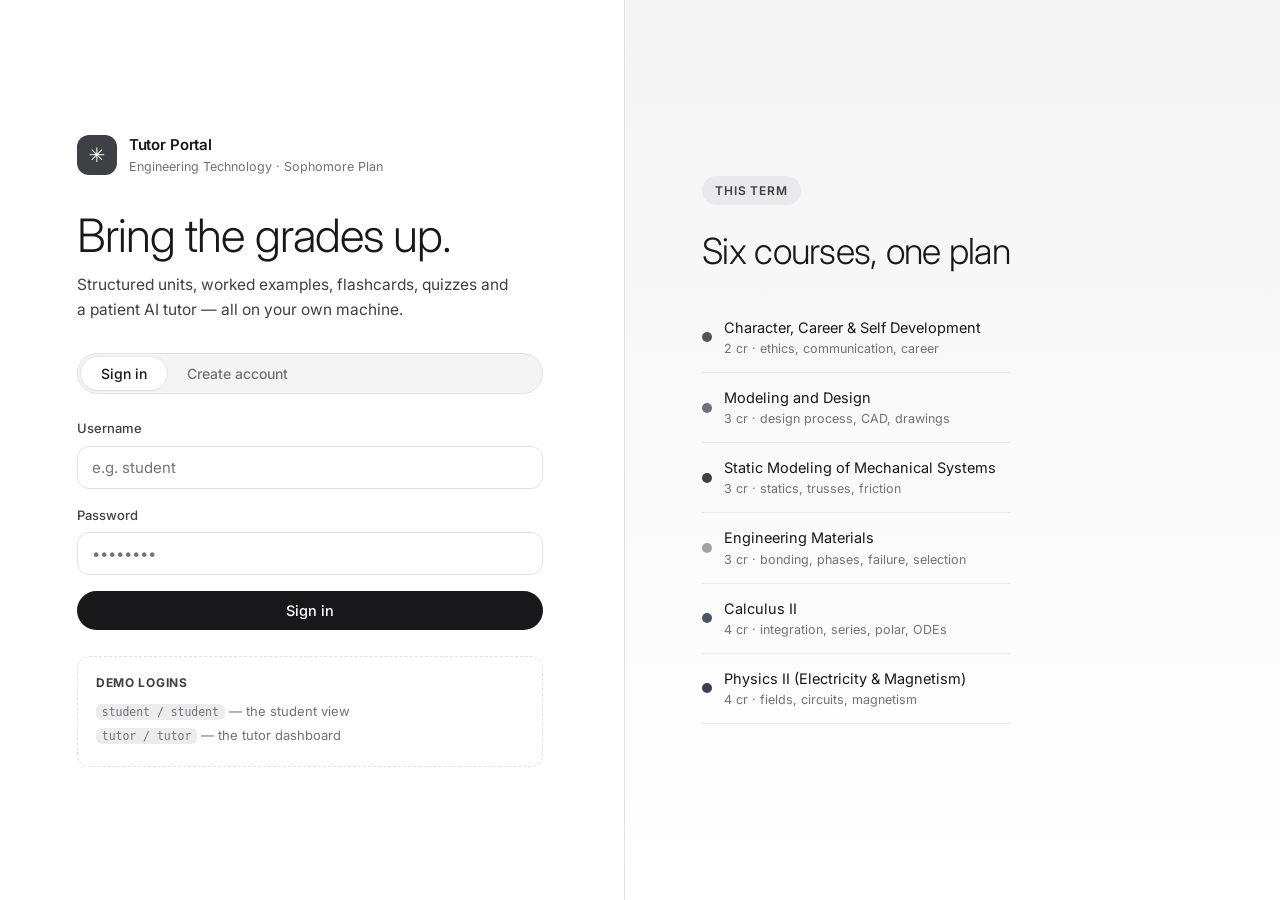
==== static/index.html @ 0db1d16f "Notes -> Study Kit: turn a student's own notes into flashcards + graded exams Students can now paste" ====
<!DOCTYPE html>
<html lang="en">
<head>
<meta charset="UTF-8" />
<meta name="viewport" content="width=device-width, initial-scale=1.0, viewport-fit=cover" />
<title>Tutor Portal</title>
<link rel="preconnect" href="https://fonts.googleapis.com" />
<link rel="preconnect" href="https://fonts.gstatic.com" crossorigin />
<link href="https://fonts.googleapis.com/css2?family=Inter:wght@300;400;500;600;700&display=swap" rel="stylesheet" />
<link rel="stylesheet" href="styles.css?v=6" />
<link rel="icon" href="data:image/svg+xml,%3Csvg xmlns='http://www.w3.org/2000/svg' viewBox='0 0 32 32'%3E%3Crect width='32' height='32' rx='8' fill='%2327272a'/%3E%3Ctext x='16' y='22' font-family='Inter,sans-serif' font-size='16' font-weight='700' fill='white' text-anchor='middle'%3E%E2%9C%B3%3C/text%3E%3C/svg%3E" />
</head>
<body>

<!-- ============================ AUTH ============================ -->
<div id="authView" class="auth-wrap">
  <div class="auth-card">
    <div class="brand-row">
      <div class="logo">✳</div>
      <div>
        <div class="brand-name">Tutor Portal</div>
        <div class="brand-sub">Engineering Technology · Sophomore Plan</div>
      </div>
    </div>
    <h1 class="auth-title">Bring the grades up.</h1>
    <p class="auth-lede">Structured units, worked examples, flashcards, quizzes and a patient AI tutor — all on your own machine.</p>

    <div class="seg" id="authSeg">
      <button class="seg-btn active" data-mode="login">Sign in</button>
      <button class="seg-btn" data-mode="register">Create account</button>
    </div>

    <form id="authForm" autocomplete="on">
      <label class="field">
        <span>Username</span>
        <input id="authUser" type="text" autocomplete="username" placeholder="e.g. student" required />
      </label>
      <label class="field">
        <span>Password</span>
        <input id="authPass" type="password" autocomplete="current-password" placeholder="••••••••" required />
      </label>
      <div id="authErr" class="err" hidden></div>
      <button type="submit" id="authSubmit" class="btn btn-primary btn-block">Sign in</button>
    </form>

    <div class="demo-hint">
      <strong>Demo logins</strong>
      <div><code>student / student</code> — the student view</div>
      <div><code>tutor / tutor</code> — the tutor dashboard</div>
    </div>
  </div>
  <div class="auth-aside">
    <div class="aside-inner">
      <div class="chip">This term</div>
      <h2>Six courses, one plan</h2>
      <ul class="aside-list" id="asideCourses"></ul>
    </div>
  </div>
</div>

<!-- ============================ APP ============================ -->
<div id="appView" class="app" hidden>
  <header class="topbar">
    <button class="icon-btn only-mobile" id="menuBtn" aria-label="Menu">☰</button>
    <div class="brand-row small">
      <div class="logo">✳</div>
      <div class="brand-name">Tutor Portal</div>
    </div>
    <div class="topbar-right">
      <span class="tutor-status" id="tutorStatus" title="Local AI tutor">●</span>
      <span class="whoami" id="whoami"></span>
      <span class="pill role-pill" id="rolePill">student</span>
      <button class="btn btn-ghost btn-sm" id="logoutBtn">Sign out</button>
    </div>
  </header>

  <div class="shell">
    <aside class="sidebar" id="sidebar">
      <nav class="nav" id="navCourses"></nav>
      <div class="side-sep"></div>
      <nav class="nav">
        <a class="nav-item" data-view="overview"><span class="ni-ico">◎</span> Overview</a>
        <a class="nav-item" data-view="terms"><span class="ni-ico">▦</span> My Terms</a>
        <a class="nav-item" data-view="notes"><span class="ni-ico">✎</span> Notes → Study Kit</a>
        <a class="nav-item" data-view="tutor"><span class="ni-ico">✳</span> AI Tutor</a>
        <a class="nav-item" data-view="assignments"><span class="ni-ico">☑</span> Assignments <span class="badge" id="assignBadge" hidden></span></a>
        <a class="nav-item tutor-only" data-view="dashboard"><span class="ni-ico">▤</span> Tutor Dashboard</a>
      </nav>
      <div class="side-foot">
        <div class="side-foot-title">Overall mastery</div>
        <div class="ring-wrap">
          <svg class="ring" viewBox="0 0 120 120" width="120" height="120">
            <circle cx="60" cy="60" r="52" class="ring-bg"></circle>
            <circle cx="60" cy="60" r="52" class="ring-fg" id="overallRing"></circle>
          </svg>
          <div class="ring-label"><span id="overallPct">0%</span><small>mastered</small></div>
        </div>
      </div>
    </aside>

    <main class="content" id="content">
      <div class="loading">Loading…</div>
    </main>
  </div>
</div>

<!-- ============================ MODALS ============================ -->
<div class="modal-overlay" id="modalOverlay">
  <div class="modal" id="modal">
    <div class="modal-head">
      <h3 id="modalTitle">Title</h3>
      <button class="icon-btn" id="modalClose" aria-label="Close">✕</button>
    </div>
    <div class="modal-body" id="modalBody"></div>
  </div>
</div>

<script src="app.js?v=6"></script>
</body>
</html>
---- static/styles.css ----
/* =========================================================================
   Tutor Portal — professional gray design language
   Cool-neutral canvas · Inter · thin headings · pill buttons ·
   layered sub-0.1 shadows · hairline borders · cards
   ========================================================================= */

:root {
  --bg:      #ffffff;
  --bg-2:    #f4f4f5;
  --bg-3:    #ececed;
  --bg-4:    #e4e4e7;
  --ink:     #18181b;
  --ink-2:   #3f3f46;
  --ink-3:   #71717a;
  --ink-4:   #a1a1aa;
  --border:  #e2e2e5;
  --border-soft: rgba(0,0,0,0.055);

  /* single accent is slate gray — professional, not colorful */
  --accent:  #3f3f46;
  --accent-ink: #27272a;
  --accent-soft: rgba(63,63,70,0.07);

  --green:  #15803d;  --green-soft:  rgba(21,128,61,0.10);
  --amber:  #a16207;  --amber-soft:  rgba(161,98,7,0.10);
  --red:    #b91c1c;  --red-soft:    rgba(185,28,28,0.10);
  --violet: #52525b;  --violet-soft: rgba(82,82,91,0.10);

  --head: "Inter", system-ui, -apple-system, "Segoe UI", Roboto, sans-serif;
  --body: "Inter", system-ui, -apple-system, "Segoe UI", Roboto, sans-serif;

  --radius: 18px;
  --radius-sm: 12px;
  --radius-xs: 9px;

  --shadow-sm: rgba(0,0,0,0.06) 0px 0px 0px 1px, rgba(0,0,0,0.04) 0px 1px 2px 0px;
  --shadow-md: rgba(0,0,0,0.06) 0px 0px 0px 1px, rgba(0,0,0,0.05) 0px 4px 14px -3px;
  --shadow-lg: rgba(0,0,0,0.08) 0px 0px 0px 1px, rgba(0,0,0,0.07) 0px 20px 44px -14px;

  --sidebar-w: 268px;
  --topbar-h: 62px;
}

* { box-sizing: border-box; }
[hidden] { display: none !important; }

html, body {
  margin: 0; padding: 0;
  background: var(--bg);
  color: var(--ink);
  font-family: var(--body);
  font-size: 15px;
  line-height: 1.6;
  -webkit-font-smoothing: antialiased;
}

h1, h2, h3, h4 { font-family: var(--head); font-weight: 300; letter-spacing: -0.02em; margin: 0; color: var(--ink); }
a { color: inherit; text-decoration: none; }
code { font-family: ui-monospace, SFMono-Regular, Menlo, monospace; font-size: 0.88em; background: var(--bg-3); padding: 1px 6px; border-radius: 6px; }
small { font-size: 12.5px; }

/* ------------------------------------------------------------ buttons */
.btn {
  font-family: var(--body);
  font-size: 14.5px;
  font-weight: 500;
  border: 1px solid transparent;
  border-radius: 9999px;
  padding: 10px 20px;
  cursor: pointer;
  transition: background .15s, border-color .15s, transform .05s, color .15s;
  white-space: nowrap;
}
.btn:active { transform: translateY(1px); }
.btn-primary { background: #18181b; color: #fff; }
.btn-primary:hover { background: #3f3f46; }
.btn-accent { background: var(--accent); color: #fff; }
.btn-accent:hover { background: var(--accent-ink); }
.btn-ghost { background: transparent; color: var(--ink); border-color: var(--border); }
.btn-ghost:hover { border-color: var(--ink-4); background: var(--bg-2); }
.btn-sm { padding: 7px 14px; font-size: 13.5px; }
.btn-block { width: 100%; display: block; }
.btn[disabled] { opacity: .5; cursor: not-allowed; }

.icon-btn {
  background: transparent; border: none; cursor: pointer; font-size: 17px;
  color: var(--ink-2); width: 36px; height: 36px; border-radius: 10px;
  display: inline-flex; align-items: center; justify-content: center;
}
.icon-btn:hover { background: var(--bg-2); }

/* ============================================================ AUTH ==== */
.auth-wrap { min-height: 100vh; display: grid; grid-template-columns: 1fr 1.05fr; }
.auth-card {
  padding: 64px clamp(28px, 6vw, 84px);
  display: flex; flex-direction: column; justify-content: center;
  max-width: 620px; width: 100%;
}
.auth-aside {
  background: linear-gradient(180deg, #f4f4f5, #fff);
  border-left: 1px solid var(--border);
  display: flex; align-items: center; padding: 64px clamp(28px, 6vw, 84px);
}
.aside-inner { max-width: 460px; }
.aside-inner h2 { font-size: clamp(26px, 3vw, 36px); margin-bottom: 22px; }

.brand-row { display: flex; align-items: center; gap: 12px; margin-bottom: 34px; }
.brand-row.small { margin-bottom: 0; }
.logo {
  width: 40px; height: 40px; border-radius: 12px; background: var(--accent);
  color: #fff; display: grid; place-items: center; font-size: 20px; flex: none;
}
.brand-name { font-weight: 600; font-size: 15px; letter-spacing: -0.01em; }
.brand-sub { font-size: 12.5px; color: var(--ink-3); }

.auth-title { font-size: clamp(34px, 4.6vw, 46px); line-height: 1.05; margin-bottom: 14px; }
.auth-lede { color: var(--ink-2); font-size: 15.5px; margin: 0 0 30px; max-width: 44ch; }

.seg {
  display: inline-flex; background: var(--bg-2); border: 1px solid var(--border);
  border-radius: 9999px; padding: 3px; margin-bottom: 24px;
}
.seg-btn {
  border: none; background: transparent; border-radius: 9999px; cursor: pointer;
  padding: 8px 20px; font-size: 14px; font-weight: 500; color: var(--ink-3);
  font-family: var(--body);
}
.seg-btn.active { background: #fff; color: var(--ink); box-shadow: var(--shadow-sm); }

.field { display: block; margin-bottom: 16px; }
.field > span { display: block; font-size: 13px; font-weight: 500; color: var(--ink-2); margin-bottom: 7px; }
.field input {
  width: 100%; font-family: var(--body); font-size: 15px; color: var(--ink);
  background: var(--bg); border: 1px solid var(--border); border-radius: var(--radius-sm);
  padding: 11px 14px; outline: none; transition: border-color .15s, box-shadow .15s;
}
.field input:focus { border-color: var(--accent); box-shadow: 0 0 0 3px var(--accent-soft); }

.err { background: var(--red-soft); color: var(--red); font-size: 13.5px; padding: 10px 14px; border-radius: var(--radius-xs); margin-bottom: 14px; }

.demo-hint {
  margin-top: 26px; padding: 16px 18px; border: 1px dashed var(--border);
  border-radius: var(--radius-sm); font-size: 13px; color: var(--ink-3);
}
.demo-hint strong { display: block; color: var(--ink-2); margin-bottom: 8px; font-size: 12px; text-transform: uppercase; letter-spacing: .06em; }
.demo-hint div { margin: 4px 0; }

.chip {
  display: inline-block; font-size: 12px; font-weight: 600; letter-spacing: .07em;
  text-transform: uppercase; color: var(--accent); background: var(--accent-soft);
  border-radius: 9999px; padding: 5px 13px; margin-bottom: 18px;
}
.aside-list { list-style: none; padding: 0; margin: 22px 0 0; }
.aside-list li {
  display: flex; align-items: center; gap: 12px; padding: 13px 0;
  border-bottom: 1px solid var(--border-soft); font-size: 14.5px;
}
.aside-list .dot { width: 10px; height: 10px; border-radius: 50%; flex: none; }
.aside-list .a-sub { color: var(--ink-3); font-size: 12.5px; }

/* ============================================================ APP ==== */
.app { min-height: 100vh; }
.topbar {
  position: sticky; top: 0; z-index: 40; height: var(--topbar-h);
  display: flex; align-items: center; gap: 14px; padding: 0 22px;
  background: rgba(255,255,255,0.92); backdrop-filter: blur(10px);
  border-bottom: 1px solid var(--border);
}
.topbar-right { margin-left: auto; display: flex; align-items: center; gap: 14px; }
.whoami { font-size: 14px; font-weight: 500; color: var(--ink-2); }
.pill { font-size: 11.5px; font-weight: 600; text-transform: uppercase; letter-spacing: .05em; border-radius: 9999px; padding: 4px 11px; }
.role-pill { background: var(--bg-3); color: var(--ink-2); }
.role-pill.tutor { background: var(--accent-soft); color: var(--accent-ink); }
.tutor-status { font-size: 15px; color: var(--ink-4); }
.tutor-status.on { color: var(--green); }
.tutor-status.off { color: var(--red); }

.shell { display: grid; grid-template-columns: var(--sidebar-w) 1fr; min-height: calc(100vh - var(--topbar-h)); }

.sidebar {
  border-right: 1px solid var(--border); background: var(--bg);
  padding: 22px 16px; display: flex; flex-direction: column; gap: 6px;
  position: sticky; top: var(--topbar-h); height: calc(100vh - var(--topbar-h)); overflow-y: auto;
}
.nav { display: flex; flex-direction: column; gap: 2px; }
.nav-label { font-size: 11px; font-weight: 600; letter-spacing: .08em; text-transform: uppercase; color: var(--ink-4); padding: 12px 12px 6px; }
.nav-item {
  display: flex; align-items: center; gap: 11px; padding: 9px 12px; border-radius: 10px;
  font-size: 14px; color: var(--ink-2); cursor: pointer; transition: background .12s, color .12s;
}
.nav-item:hover { background: var(--bg-2); }
.nav-item.active { background: var(--bg-3); color: var(--ink); font-weight: 500; }
.ni-ico { width: 18px; text-align: center; color: var(--ink-3); font-size: 13px; }
.nav-item.active .ni-ico { color: var(--accent); }
.nav-dot { width: 8px; height: 8px; border-radius: 50%; flex: none; }
.nav-item .m-pct { margin-left: auto; font-size: 12px; color: var(--ink-4); font-variant-numeric: tabular-nums; }
.side-sep { height: 1px; background: var(--border-soft); margin: 14px 4px; }
.badge { background: var(--accent); color: #fff; font-size: 11px; border-radius: 9999px; padding: 1px 7px; margin-left: auto; font-weight: 600; }

.side-foot { margin-top: auto; padding: 18px 8px 4px; }
.side-foot-title { font-size: 11px; font-weight: 600; letter-spacing: .08em; text-transform: uppercase; color: var(--ink-4); margin-bottom: 6px; }
.ring-wrap { position: relative; width: 120px; height: 120px; margin: 0 auto; }
.ring { transform: rotate(-90deg); }
.ring-bg { fill: none; stroke: var(--bg-3); stroke-width: 10; }
.ring-fg { fill: none; stroke: var(--accent); stroke-width: 10; stroke-linecap: round; stroke-dasharray: 327; stroke-dashoffset: 327; transition: stroke-dashoffset .6s ease; }
.ring-label { position: absolute; inset: 0; display: flex; flex-direction: column; align-items: center; justify-content: center; }
.ring-label span { font-size: 25px; font-weight: 300; letter-spacing: -0.02em; }
.ring-label small { font-size: 11px; color: var(--ink-3); }

.content { padding: 34px clamp(22px, 3.6vw, 52px) 80px; max-width: 1180px; }
.loading { color: var(--ink-3); padding: 40px 0; }

/* -------- page header -------- */
.page-head { margin-bottom: 30px; }
.page-head .eyebrow { font-size: 12px; font-weight: 600; letter-spacing: .07em; text-transform: uppercase; color: var(--accent); margin-bottom: 10px; }
.page-head h1 { font-size: clamp(28px, 3.4vw, 40px); line-height: 1.1; }
.page-head p { color: var(--ink-2); margin: 12px 0 0; max-width: 68ch; }

/* -------- cards / grids -------- */
.grid { display: grid; gap: 18px; }
.grid-2 { grid-template-columns: repeat(2, 1fr); }
.grid-3 { grid-template-columns: repeat(3, 1fr); }
.grid-4 { grid-template-columns: repeat(4, 1fr); }
.grid-courses { display: grid; gap: 18px; grid-template-columns: repeat(3, 1fr); }

.card {
  background: var(--bg); border: 1px solid var(--border); border-radius: var(--radius);
  padding: 22px; transition: border-color .15s, box-shadow .15s, transform .15s;
}
.card.hoverable { cursor: pointer; }
.card.hoverable:hover { border-color: var(--ink-4); box-shadow: var(--shadow-md); transform: translateY(-2px); }
.card-top { display: flex; align-items: center; gap: 10px; margin-bottom: 8px; }
.card h3 { font-size: 19px; margin-bottom: 6px; }
.card .muted { color: var(--ink-3); font-size: 13.5px; }

.stat-card { text-align: left; }
.stat-card .big { font-size: 38px; font-weight: 300; letter-spacing: -0.02em; line-height: 1; }
.stat-card .lbl { color: var(--ink-3); font-size: 13px; margin-top: 6px; }

.course-card { display: flex; flex-direction: column; gap: 14px; }
.course-card .course-head { display: flex; align-items: flex-start; gap: 13px; }
.course-card .cc-dot { width: 12px; height: 12px; border-radius: 50%; margin-top: 6px; flex: none; }
.course-card .cc-code { font-size: 12px; font-weight: 600; letter-spacing: .06em; color: var(--ink-4); text-transform: uppercase; }
.course-card h3 { font-size: 18px; }
.course-card .cc-blurb { color: var(--ink-3); font-size: 13.5px; margin: 0; }
.meter { height: 7px; border-radius: 9999px; background: var(--bg-3); overflow: hidden; }
.meter > i { display: block; height: 100%; border-radius: 9999px; transition: width .5s ease; }
.meter-row { display: flex; align-items: center; gap: 10px; font-size: 12.5px; color: var(--ink-3); }
.meter-row .meter { flex: 1; }

/* -------- unit list -------- */
.unit-row {
  display: flex; align-items: center; gap: 16px; padding: 16px 18px;
  border: 1px solid var(--border); border-radius: var(--radius-sm); margin-bottom: 10px;
  background: var(--bg); cursor: pointer; transition: border-color .15s, box-shadow .15s;
}
.unit-row:hover { border-color: var(--ink-4); box-shadow: var(--shadow-sm); }
.unit-row .u-num { width: 30px; height: 30px; border-radius: 9px; background: var(--bg-3); color: var(--ink-2); display: grid; place-items: center; font-size: 13px; font-weight: 600; flex: none; }
.unit-row .u-main { flex: 1; min-width: 0; }
.unit-row .u-title { font-weight: 500; font-size: 15px; }
.unit-row .u-sum { color: var(--ink-3); font-size: 13px; margin-top: 2px; overflow: hidden; text-overflow: ellipsis; white-space: nowrap; }
.unit-row .u-right { display: flex; align-items: center; gap: 12px; flex: none; }
.mini-bar { width: 90px; height: 6px; border-radius: 9999px; background: var(--bg-3); overflow: hidden; }
.mini-bar > i { display: block; height: 100%; }
.u-pct { font-size: 12.5px; color: var(--ink-3); width: 38px; text-align: right; font-variant-numeric: tabular-nums; }

/* -------- unit detail -------- */
.tabs { display: flex; gap: 4px; border-bottom: 1px solid var(--border); margin: 24px 0 26px; flex-wrap: wrap; }
.tab {
  background: none; border: none; cursor: pointer; font-family: var(--body); font-size: 14.5px;
  color: var(--ink-3); padding: 11px 16px; border-bottom: 2px solid transparent; margin-bottom: -1px;
}
.tab:hover { color: var(--ink); }
.tab.active { color: var(--ink); border-bottom-color: var(--accent); font-weight: 500; }
.tab-panel { display: none; }
.tab-panel.active { display: block; }

.learn-block { margin-bottom: 26px; }
.learn-block h3 { font-size: 20px; margin-bottom: 12px; }
.concept { padding: 14px 0; border-bottom: 1px solid var(--border-soft); }
.concept:last-child { border-bottom: none; }
.concept .c-t { font-weight: 600; font-size: 14.5px; }
.concept .c-d { color: var(--ink-2); font-size: 14px; margin-top: 3px; }

.formula {
  display: flex; align-items: baseline; gap: 14px; padding: 13px 16px; border: 1px solid var(--border);
  border-radius: var(--radius-sm); margin-bottom: 9px; background: var(--bg);
}
.formula .f-name { font-weight: 600; font-size: 13.5px; min-width: 180px; }
.formula .f-eq { font-family: ui-monospace, SFMono-Regular, Menlo, monospace; font-size: 14.5px; color: var(--accent-ink); background: var(--accent-soft); padding: 3px 10px; border-radius: 8px; }
.formula .f-note { color: var(--ink-3); font-size: 12.5px; margin-left: auto; text-align: right; }

.example-card { background: var(--bg-3); border: 1px solid var(--border); border-radius: var(--radius); padding: 22px; }
.example-card h4 { font-size: 15px; margin-bottom: 12px; }
.example-card ol { margin: 0 0 14px; padding-left: 20px; }
.example-card ol li { margin-bottom: 6px; font-size: 14px; color: var(--ink-2); }
.answer-box { background: #fff; border: 1px solid var(--border); border-left: 3px solid var(--accent); border-radius: 10px; padding: 13px 16px; font-size: 14px; }
.answer-box strong { color: var(--accent-ink); }

.trap { display: flex; gap: 11px; padding: 11px 0; font-size: 14px; color: var(--ink-2); }
.trap::before { content: "⚑"; color: var(--amber); flex: none; }
.practice-item { padding: 14px 16px; border: 1px solid var(--border); border-radius: var(--radius-sm); margin-bottom: 10px; }
.practice-q { font-size: 14.5px; }
.reveal-btn { margin-top: 10px; }
.practice-a { margin-top: 10px; font-size: 14px; color: var(--ink-2); background: var(--bg-3); border-radius: 9px; padding: 11px 14px; }

/* -------- flashcard -------- */
.fc-wrap { max-width: 560px; }
.fc {
  perspective: 1200px; height: 300px; margin-bottom: 18px; cursor: pointer;
}
.fc-inner { position: relative; width: 100%; height: 100%; transition: transform .5s; transform-style: preserve-3d; }
.fc.flipped .fc-inner { transform: rotateY(180deg); }
.fc-face {
  position: absolute; inset: 0; backface-visibility: hidden; border-radius: var(--radius);
  display: flex; flex-direction: column; align-items: center; justify-content: center; text-align: center;
  padding: 34px; border: 1px solid var(--border);
}
.fc-front { background: var(--bg); }
.fc-back { background: var(--accent-soft); transform: rotateY(180deg); }
.fc-face .fc-kicker { font-size: 11px; font-weight: 600; letter-spacing: .08em; text-transform: uppercase; color: var(--ink-4); margin-bottom: 14px; }
.fc-face .fc-text { font-size: 20px; font-weight: 400; line-height: 1.4; }
.fc-face .fc-text.small { font-size: 16px; font-weight: 300; }
.fc-controls { display: flex; align-items: center; gap: 12px; }
.fc-counter { margin-left: auto; font-size: 13px; color: var(--ink-3); font-variant-numeric: tabular-nums; }

/* -------- quiz -------- */
.quiz-q { border: 1px solid var(--border); border-radius: var(--radius); padding: 22px; margin-bottom: 16px; }
.quiz-q .qq-text { font-size: 15.5px; font-weight: 500; margin-bottom: 14px; }
.opt { display: flex; align-items: center; gap: 12px; padding: 12px 15px; border: 1px solid var(--border); border-radius: var(--radius-xs); margin-bottom: 8px; cursor: pointer; font-size: 14.5px; transition: border-color .12s, background .12s; }
.opt:hover { border-color: var(--ink-4); background: var(--bg-2); }
.opt input { accent-color: var(--accent); }
.opt.sel { border-color: var(--accent); background: var(--accent-soft); }
.opt.right { border-color: var(--green); background: var(--green-soft); }
.opt.wrong { border-color: var(--red); background: var(--red-soft); }
.quiz-explain { margin-top: 12px; font-size: 13.5px; color: var(--ink-2); background: var(--bg-3); border-radius: 9px; padding: 11px 14px; }
.result-banner { border-radius: var(--radius); padding: 22px; margin-bottom: 22px; display: flex; align-items: center; gap: 18px; }
.result-banner.pass { background: var(--green-soft); }
.result-banner.fail { background: var(--amber-soft); }
.result-banner .rb-score { font-size: 40px; font-weight: 300; letter-spacing: -0.02em; }
.result-banner .rb-txt strong { display: block; font-size: 15px; }
.result-banner .rb-txt small { color: var(--ink-2); }

/* -------- tutor chat -------- */
.chat-layout { display: grid; grid-template-columns: 258px 1fr; gap: 20px; height: calc(100vh - var(--topbar-h) - 120px); min-height: 460px; }
.chat-side { border: 1px solid var(--border); border-radius: var(--radius); padding: 16px; overflow-y: auto; }
.chat-side h4 { font-size: 13px; text-transform: uppercase; letter-spacing: .06em; color: var(--ink-4); margin-bottom: 12px; }
.chat-sess { padding: 9px 11px; border-radius: 9px; font-size: 13.5px; cursor: pointer; color: var(--ink-2); overflow: hidden; text-overflow: ellipsis; white-space: nowrap; }
.chat-sess:hover { background: var(--bg-2); }
.chat-sess.active { background: var(--bg-3); color: var(--ink); font-weight: 500; }
.chat-main { display: flex; flex-direction: column; border: 1px solid var(--border); border-radius: var(--radius); overflow: hidden; }
.chat-context { padding: 12px 18px; border-bottom: 1px solid var(--border); display: flex; align-items: center; gap: 12px; flex-wrap: wrap; font-size: 13px; color: var(--ink-3); background: var(--bg-3); }
.chat-context select { font-family: var(--body); font-size: 13px; border: 1px solid var(--border); border-radius: 8px; padding: 5px 10px; background: #fff; color: var(--ink); }
.chat-stream { flex: 1; overflow-y: auto; padding: 22px; display: flex; flex-direction: column; gap: 16px; }
.msg { max-width: 78%; }
.msg .bubble { padding: 12px 16px; border-radius: 16px; font-size: 14.5px; line-height: 1.62; white-space: pre-wrap; overflow-wrap: anywhere; }
.msg.user { align-self: flex-end; }
.msg.user .bubble { background: #18181b; color: #fff; border-bottom-right-radius: 5px; }
.msg.assistant .bubble { background: var(--bg-3); color: var(--ink); border-bottom-left-radius: 5px; }
.msg .role-tag { font-size: 11px; font-weight: 600; letter-spacing: .06em; text-transform: uppercase; color: var(--ink-4); margin-bottom: 5px; }
.msg.user .role-tag { text-align: right; }
.typing { color: var(--ink-3); font-size: 14px; padding: 4px 2px; }
.typing::after { content: "▍"; animation: blink 1s steps(2) infinite; }
@keyframes blink { 50% { opacity: 0; } }
.chat-input { border-top: 1px solid var(--border); padding: 14px; display: flex; gap: 11px; align-items: flex-end; }
.chat-input textarea {
  flex: 1; font-family: var(--body); font-size: 14.5px; resize: none; border: 1px solid var(--border);
  border-radius: 14px; padding: 11px 14px; outline: none; max-height: 160px; min-height: 44px;
}
.chat-input textarea:focus { border-color: var(--accent); box-shadow: 0 0 0 3px var(--accent-soft); }

/* -------- table -------- */
.table { width: 100%; border-collapse: collapse; font-size: 14px; }
.table th { text-align: left; font-size: 12px; text-transform: uppercase; letter-spacing: .05em; color: var(--ink-4); font-weight: 600; padding: 9px 12px; border-bottom: 1px solid var(--border); }
.table td { padding: 12px; border-bottom: 1px solid var(--border-soft); }
.table tr:last-child td { border-bottom: none; }
.tag { display: inline-block; font-size: 12px; border-radius: 9999px; padding: 3px 11px; font-weight: 500; }
.tag.ok { background: var(--green-soft); color: var(--green); }
.tag.warn { background: var(--amber-soft); color: var(--amber); }
.tag.bad { background: var(--red-soft); color: var(--red); }
.tag.neutral { background: var(--bg-3); color: var(--ink-2); }

.empty { text-align: center; color: var(--ink-3); padding: 46px 20px; border: 1px dashed var(--border); border-radius: var(--radius); }

/* -------- modal -------- */
.modal-overlay { position: fixed; inset: 0; background: rgba(20,20,20,0.42); z-index: 90; display: none; align-items: center; justify-content: center; padding: 22px; }
.modal-overlay.open { display: flex; }
.modal { background: #fff; border-radius: var(--radius); width: 100%; max-width: 640px; max-height: 86vh; display: flex; flex-direction: column; box-shadow: var(--shadow-lg); }
.modal-head { display: flex; align-items: center; padding: 20px 22px; border-bottom: 1px solid var(--border); }
.modal-head h3 { font-size: 18px; }
.modal-head .icon-btn { margin-left: auto; }
.modal-body { padding: 22px; overflow-y: auto; }

/* -------- difficulty levels -------- */
.lvl { display: inline-flex; align-items: center; gap: 4px; font-size: 11px; font-weight: 600;
       letter-spacing: .03em; border-radius: 9999px; padding: 2px 9px; white-space: nowrap; }
.lvl-1 { background: var(--green-soft); color: var(--green); }
.lvl-2 { background: var(--amber-soft); color: var(--amber); }
.lvl-3 { background: var(--red-soft);   color: var(--red); }
.lvl-dot { display: inline-flex; gap: 3px; margin-left: 2px; }
.lvl-dot i { width: 5px; height: 5px; border-radius: 50%; background: var(--bg-4); display: block; }
.lvl-dot i.on.l1 { background: var(--green); }
.lvl-dot i.on.l2 { background: var(--amber); }
.lvl-dot i.on.l3 { background: var(--red); }
.level-legend { display: flex; gap: 14px; flex-wrap: wrap; font-size: 12.5px; color: var(--ink-3); margin-bottom: 18px; }
.level-legend span { display: inline-flex; align-items: center; gap: 6px; }
.ramp-note { font-size: 12.5px; color: var(--ink-3); display: inline-flex; align-items: center; gap: 6px; }

/* -------- worked-example tiers -------- */
.tier { border: 1px solid var(--border); border-radius: var(--radius); margin-bottom: 14px; overflow: hidden; }
.tier-head { display: flex; align-items: center; gap: 12px; padding: 13px 16px; background: var(--bg-2); border-bottom: 1px solid var(--border); }
.tier-head h4 { font-size: 14.5px; font-weight: 600; }
.tier-body { padding: 18px; }

/* -------- terms -------- */
.term-card { display: flex; flex-direction: column; gap: 12px; }
.term-head { display: flex; align-items: center; gap: 12px; }
.term-head h3 { font-size: 17px; }
.term-active { background: var(--accent-soft); color: var(--accent-ink); }
.chip-x { font-size:12px; border:1px solid var(--border); border-radius:9999px; padding:3px 11px; display:inline-flex; gap:7px; align-items:center; background:var(--bg); }
.chip-x button { border:none; background:none; cursor:pointer; color:var(--ink-4); font-size:13px; line-height:1; padding:0 2px; }
.chip-x button:hover { color: var(--red); }
.field select, .field textarea { width: 100%; font-family: var(--body); font-size: 15px; color: var(--ink);
  background: var(--bg); border: 1px solid var(--border); border-radius: var(--radius-sm); padding: 11px 14px; outline: none; }
.field select:focus, .field textarea:focus { border-color: var(--accent); box-shadow: 0 0 0 3px var(--accent-soft); }
.week-row { display: flex; align-items: center; gap: 14px; padding: 11px 14px; border-bottom: 1px solid var(--border-soft); font-size: 14px; }
.week-row:last-child { border-bottom: none; }
.week-num { width: 62px; font-size: 12px; color: var(--ink-4); font-weight: 600; text-transform: uppercase; letter-spacing: .04em; }

/* -------- misc -------- */
.stack > * + * { margin-top: 14px; }
.row { display: flex; align-items: center; gap: 12px; flex-wrap: wrap; }
.row-between { display: flex; align-items: center; justify-content: space-between; gap: 12px; flex-wrap: wrap; }
.spacer { flex: 1; }
.muted { color: var(--ink-3); }
.only-mobile { display: none; }

@media (max-width: 1080px) {
  .grid-4 { grid-template-columns: repeat(2, 1fr); }
  .grid-3 { grid-template-columns: repeat(2, 1fr); }
}
@media (max-width: 900px) {
  .auth-wrap { grid-template-columns: 1fr; }
  .auth-aside { display: none; }
  .shell { grid-template-columns: 1fr; }
  .sidebar { position: fixed; left: 0; top: var(--topbar-h); z-index: 50; width: 280px; transform: translateX(-102%); transition: transform .22s ease; box-shadow: var(--shadow-lg); }
  .sidebar.open { transform: translateX(0); }
  .only-mobile { display: inline-flex; }
  .grid-2, .grid-3, .grid-4 { grid-template-columns: 1fr; }
  .chat-layout { grid-template-columns: 1fr; height: auto; }
  .chat-side { display: none; }
  .chat-stream { max-height: 60vh; }
}

/* ---------------------------------------------- Notes -> Study Kit ---- */
.toolbar {
  display: flex; align-items: center; justify-content: space-between;
  gap: 16px; flex-wrap: wrap; margin: 4px 0 26px;
}
.toolbar .tabs { margin: 0; border-bottom: none; }
.qq-explain {
  margin-top: 12px; padding: 11px 14px; border-left: 3px solid var(--accent);
  background: var(--bg-2); border-radius: 0 var(--radius-xs) var(--radius-xs) 0;
  font-size: 13.5px; color: var(--ink-2);
}
.quiz-q.ok { border-color: var(--green); }
.quiz-q.bad { border-color: var(--red); }
select, textarea, input[type="file"] { font-size: 14.5px; color: var(--ink); }
textarea { line-height: 1.6; }
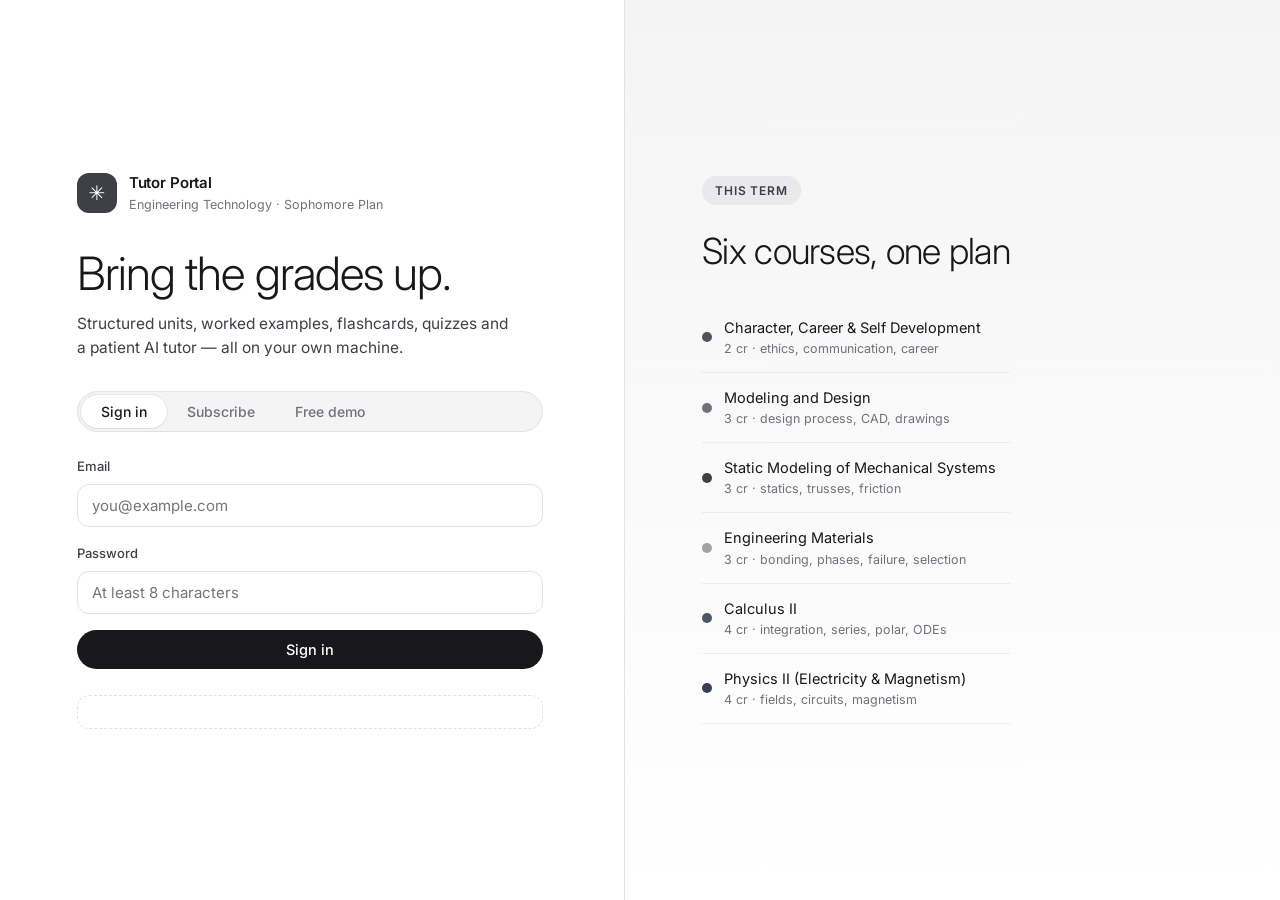
==== commit 39e99db4: "Pay before signing up, plus a one-time email-gated demo The customer now pays $29.99/month before an" ====
--- a/static/index.html
+++ b/static/index.html
@@ -7,7 +7,7 @@
 <link rel="preconnect" href="https://fonts.googleapis.com" />
 <link rel="preconnect" href="https://fonts.gstatic.com" crossorigin />
 <link href="https://fonts.googleapis.com/css2?family=Inter:wght@300;400;500;600;700&display=swap" rel="stylesheet" />
-<link rel="stylesheet" href="styles.css?v=6" />
+<link rel="stylesheet" href="styles.css?v=9" />
 <link rel="icon" href="data:image/svg+xml,%3Csvg xmlns='http://www.w3.org/2000/svg' viewBox='0 0 32 32'%3E%3Crect width='32' height='32' rx='8' fill='%2327272a'/%3E%3Ctext x='16' y='22' font-family='Inter,sans-serif' font-size='16' font-weight='700' fill='white' text-anchor='middle'%3E%E2%9C%B3%3C/text%3E%3C/svg%3E" />
 </head>
 <body>
@@ -27,27 +27,30 @@
 
     <div class="seg" id="authSeg">
       <button class="seg-btn active" data-mode="login">Sign in</button>
-      <button class="seg-btn" data-mode="register">Create account</button>
+      <button class="seg-btn" data-mode="subscribe">Subscribe</button>
+      <button class="seg-btn" data-mode="demo">Free demo</button>
     </div>
 
     <form id="authForm" autocomplete="on">
       <label class="field">
-        <span>Username</span>
-        <input id="authUser" type="text" autocomplete="username" placeholder="e.g. student" required />
+        <span id="userLabel">Email</span>
+        <input id="authUser" type="email" autocomplete="email" placeholder="you@example.com" required />
       </label>
-      <label class="field">
-        <span>Password</span>
-        <input id="authPass" type="password" autocomplete="current-password" placeholder="••••••••" required />
+      <label class="field" id="passField">
+        <span id="passLabel">Password</span>
+        <input id="authPass" type="password" autocomplete="current-password" placeholder="At least 8 characters" required />
       </label>
+      <label class="field" id="demoCourseField" hidden>
+        <span>Pick the one subject for your demo</span>
+        <select id="demoCourse"></select>
+      </label>
+      <p class="plan-note" id="planNote" hidden></p>
       <div id="authErr" class="err" hidden></div>
       <button type="submit" id="authSubmit" class="btn btn-primary btn-block">Sign in</button>
     </form>
 
-    <div class="demo-hint">
-      <strong>Demo logins</strong>
-      <div><code>student / student</code> — the student view</div>
-      <div><code>tutor / tutor</code> — the tutor dashboard</div>
-    </div>
+    <div class="demo-hint" id="authHint"></div>
+    <button class="link-btn" id="manageBtn" hidden>Manage or cancel my subscription</button>
   </div>
   <div class="auth-aside">
     <div class="aside-inner">
@@ -115,6 +118,6 @@
   </div>
 </div>
 
-<script src="app.js?v=6"></script>
+<script src="app.js?v=9"></script>
 </body>
 </html>
--- a/static/styles.css
+++ b/static/styles.css
@@ -323,6 +323,33 @@
 .fc-face .fc-text.small { font-size: 16px; font-weight: 300; }
 .fc-controls { display: flex; align-items: center; gap: 12px; }
 .fc-counter { margin-left: auto; font-size: 13px; color: var(--ink-3); font-variant-numeric: tabular-nums; }
+
+/* -------- study deck: uploaded material as prompt → options → Answer -------- */
+.deck-wrap { max-width: 860px; }
+.deck-head { display: flex; align-items: center; gap: 14px; flex-wrap: wrap; margin-bottom: 12px; }
+.deck-head .fc-counter { margin-left: 0; font-weight: 500; color: var(--ink); }
+.deck-actions { display: flex; align-items: center; gap: 8px; margin-top: 14px; }
+.opt-correct { border-color: var(--green); background: var(--green-soft); }
+.opt-wrong { border-color: var(--red); background: var(--red-soft); }
+.opt-correct span, .opt-wrong span { font-weight: 500; }
+.why-box { margin-top: 16px; padding: 15px 18px; border-left: 3px solid var(--accent);
+           background: var(--bg-2); border-radius: var(--radius-xs); }
+.why-head { font-weight: 600; font-size: 14px; margin-bottom: 6px; }
+.why-line { font-size: 14.5px; line-height: 1.55; color: var(--ink-2); margin-top: 3px; }
+
+/* auth: plan note + the cancel link */
+.plan-note { font-size: 13px; line-height: 1.55; color: var(--ink-3); margin: -2px 0 12px; }
+.link-btn { background: none; border: 0; padding: 0; margin-top: 12px; cursor: pointer;
+            font-family: var(--body); font-size: 13px; color: var(--ink-3);
+            text-decoration: underline; text-underline-offset: 3px; }
+.link-btn:hover { color: var(--ink); }
+
+/* diagram that belongs to the question being asked */
+.q-figure { margin: 0 0 16px; padding: 12px; text-align: center;
+            border: 1px solid var(--border); border-radius: var(--radius-sm); background: var(--bg); }
+.q-figure img { display: block; max-width: 100%; height: auto; margin: 0 auto;
+                border-radius: var(--radius-xs); }
+.q-figure figcaption { margin-top: 8px; font-size: 12.5px; color: var(--ink-3); }
 
 /* -------- quiz -------- */
 .quiz-q { border: 1px solid var(--border); border-radius: var(--radius); padding: 22px; margin-bottom: 16px; }
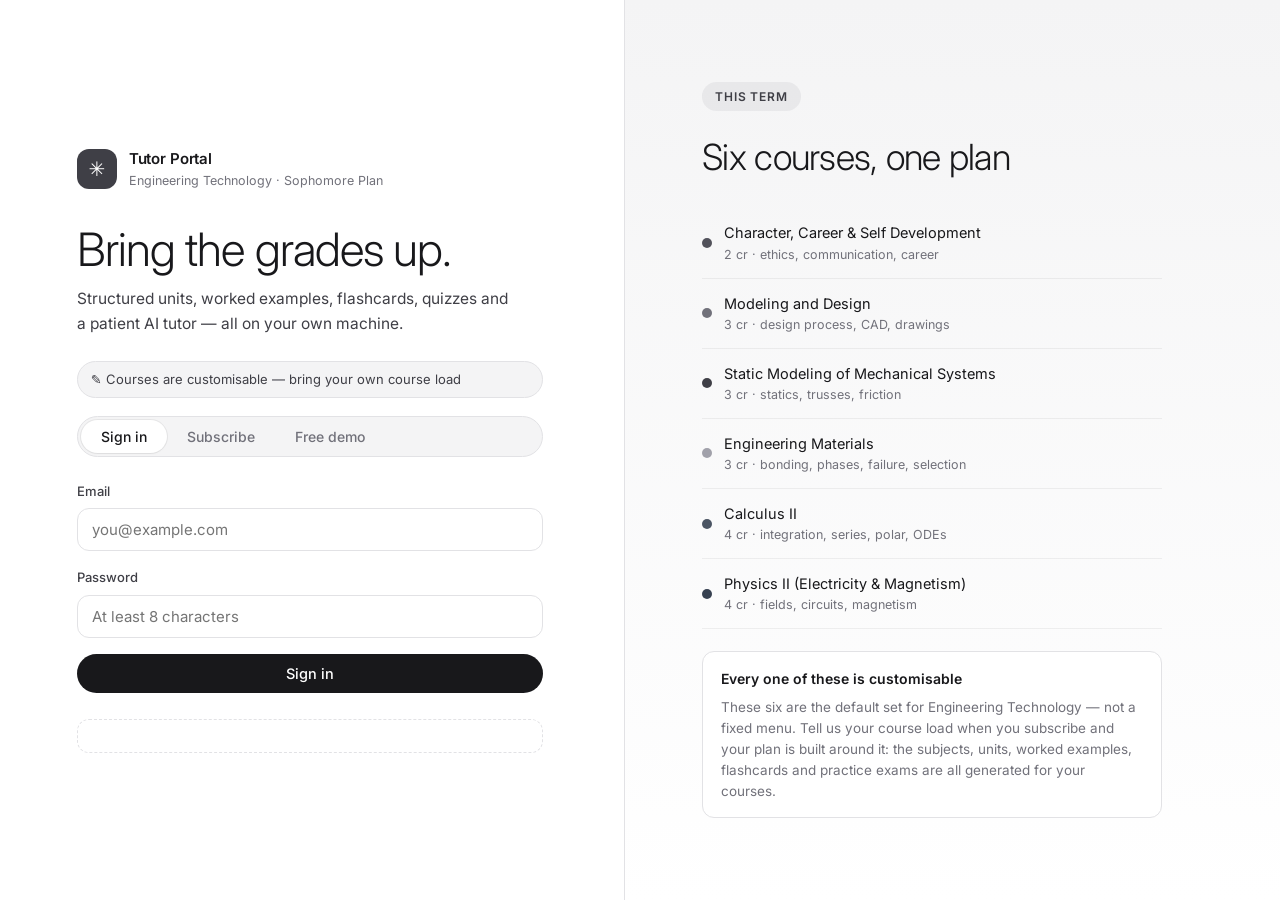
==== commit 1a959c75: "Landing page: say the courses are customisable A buyer deciding at the sign-up screen had no way to " ====
--- a/static/index.html
+++ b/static/index.html
@@ -7,7 +7,7 @@
 <link rel="preconnect" href="https://fonts.googleapis.com" />
 <link rel="preconnect" href="https://fonts.gstatic.com" crossorigin />
 <link href="https://fonts.googleapis.com/css2?family=Inter:wght@300;400;500;600;700&display=swap" rel="stylesheet" />
-<link rel="stylesheet" href="styles.css?v=9" />
+<link rel="stylesheet" href="styles.css?v=11" />
 <link rel="icon" href="data:image/svg+xml,%3Csvg xmlns='http://www.w3.org/2000/svg' viewBox='0 0 32 32'%3E%3Crect width='32' height='32' rx='8' fill='%2327272a'/%3E%3Ctext x='16' y='22' font-family='Inter,sans-serif' font-size='16' font-weight='700' fill='white' text-anchor='middle'%3E%E2%9C%B3%3C/text%3E%3C/svg%3E" />
 </head>
 <body>
@@ -24,6 +24,7 @@
     </div>
     <h1 class="auth-title">Bring the grades up.</h1>
     <p class="auth-lede">Structured units, worked examples, flashcards, quizzes and a patient AI tutor — all on your own machine.</p>
+    <div class="feature-pill">✎ Courses are customisable — bring your own course load</div>
 
     <div class="seg" id="authSeg">
       <button class="seg-btn active" data-mode="login">Sign in</button>
@@ -57,6 +58,13 @@
       <div class="chip">This term</div>
       <h2>Six courses, one plan</h2>
       <ul class="aside-list" id="asideCourses"></ul>
+      <div class="aside-note">
+        <div class="aside-note-head">Every one of these is customisable</div>
+        <p>These six are the default set for Engineering Technology — not a fixed menu.
+           Tell us your course load when you subscribe and your plan is built around it:
+           the subjects, units, worked examples, flashcards and practice exams are all
+           generated for your courses.</p>
+      </div>
     </div>
   </div>
 </div>
@@ -118,6 +126,6 @@
   </div>
 </div>
 
-<script src="app.js?v=9"></script>
+<script src="app.js?v=11"></script>
 </body>
 </html>
--- a/static/styles.css
+++ b/static/styles.css
@@ -343,6 +343,37 @@
             font-family: var(--body); font-size: 13px; color: var(--ink-3);
             text-decoration: underline; text-underline-offset: 3px; }
 .link-btn:hover { color: var(--ink); }
+
+/* the customisable-courses promise, where the buyer is deciding */
+.feature-pill { display: inline-block; margin: -6px 0 18px; padding: 7px 13px;
+                font-size: 13px; color: var(--ink-2); background: var(--bg-2);
+                border: 1px solid var(--border); border-radius: 999px; }
+.aside-note { margin-top: 22px; padding: 16px 18px; border-radius: var(--radius-sm);
+              background: var(--bg); border: 1px solid var(--border); }
+.aside-note-head { font-size: 14px; font-weight: 600; color: var(--ink); margin-bottom: 6px; }
+.aside-note p { margin: 0; font-size: 13.5px; line-height: 1.55; color: var(--ink-3); }
+
+/* -------- ask about the uploaded material -------- */
+.ask-wrap { max-width: 860px; }
+.ask-note { font-size: 13.5px; color: var(--ink-3); margin-bottom: 14px; }
+.ask-log { display: flex; flex-direction: column; gap: 12px; margin-bottom: 16px; }
+.ask-msg { padding: 14px 16px; border-radius: var(--radius-sm); font-size: 15px; line-height: 1.55; }
+.ask-bot { background: var(--bg-2); }
+.ask-user { background: var(--accent-soft); margin-left: auto; max-width: 80%; }
+.ask-text { white-space: pre-wrap; }
+.ask-text.muted { color: var(--ink-3); }
+.ask-src { margin-top: 12px; display: flex; flex-direction: column; gap: 10px; }
+.ask-passage { border-left: 3px solid var(--border); padding-left: 12px; }
+.ask-passage blockquote { margin: 0; font-size: 14.5px; color: var(--ink-2); line-height: 1.5; }
+.ask-page { margin-top: 5px; font-size: 12px; color: var(--ink-4); }
+.ask-fig { display: block; max-width: 100%; height: auto; margin: 0 0 10px;
+           border: 1px solid var(--border); border-radius: var(--radius-xs); }
+.ask-why { margin-top: 10px; font-size: 13px; color: var(--ink-3); }
+.ask-form { display: flex; gap: 8px; }
+.ask-form input { flex: 1; padding: 11px 14px; font-family: var(--body); font-size: 15px;
+                  border: 1px solid var(--border); border-radius: var(--radius-xs);
+                  background: var(--bg); color: var(--ink); }
+.ask-hint { margin-top: 10px; font-size: 12.5px; color: var(--ink-4); }
 
 /* diagram that belongs to the question being asked */
 .q-figure { margin: 0 0 16px; padding: 12px; text-align: center;
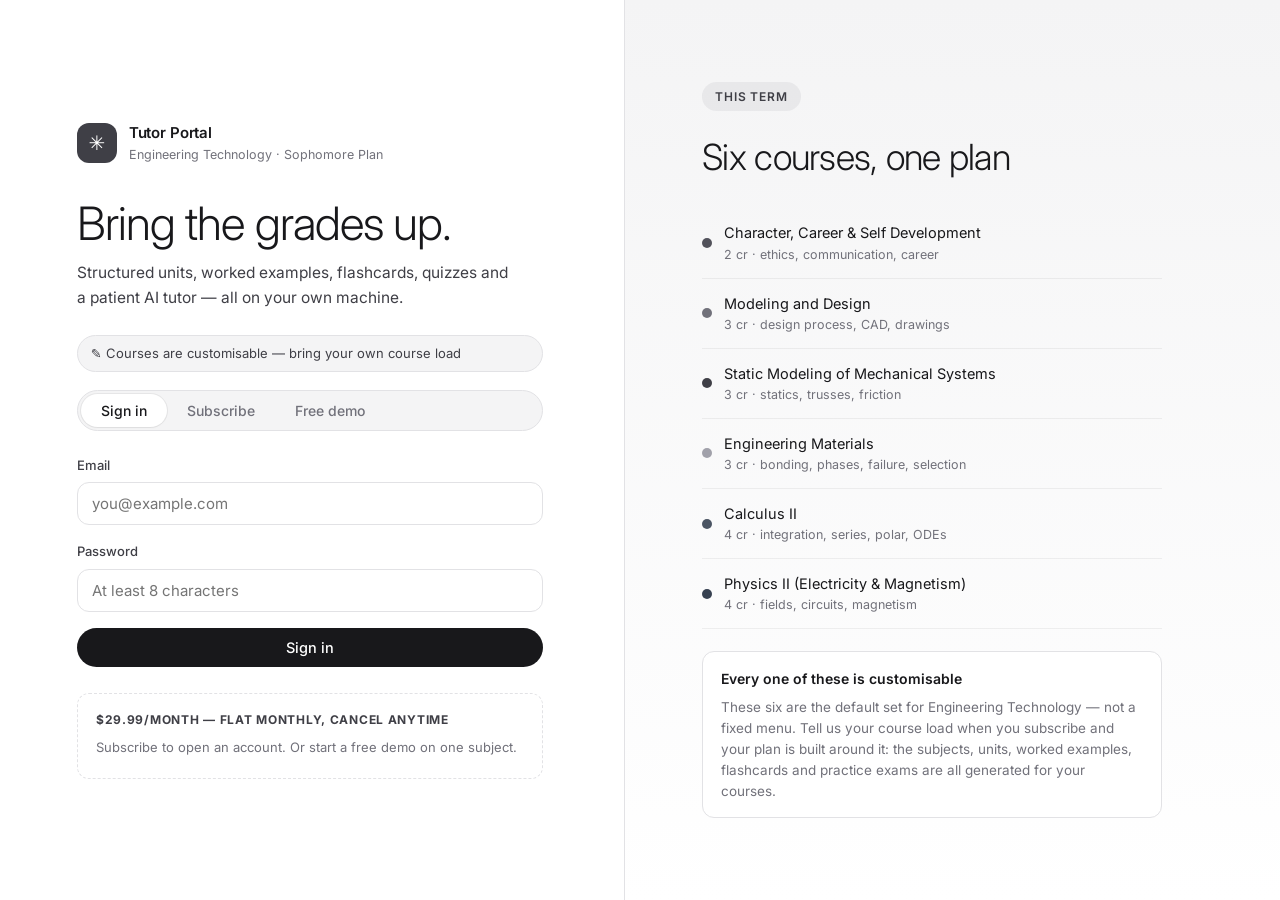
==== commit c7dd74bf: "Make the public site findable and quotable by AI assistants - static/llms.txt: what the product is, " ====
--- a/static/index.html
+++ b/static/index.html
@@ -4,11 +4,87 @@
 <meta charset="UTF-8" />
 <meta name="viewport" content="width=device-width, initial-scale=1.0, viewport-fit=cover" />
 <title>Tutor Portal</title>
+<meta name="description" content="CollegeGradeLifter Tutor Portal — an AI-assisted study portal for college engineering courses. Upload your own notes and slides; it builds flashcards, graded practice exams with explanations, and answers questions about your material with page citations. $29.99/month, cancel anytime. Courses are customisable." />
+<link rel="canonical" href="https://app.collegegradelifter.com/" />
+<meta property="og:type" content="website" />
+<meta property="og:site_name" content="CollegeGradeLifter" />
+<meta property="og:title" content="CollegeGradeLifter — Tutor Portal" />
+<meta property="og:description" content="Upload your own lecture notes and slides and get flashcards, graded practice exams with explanations, and answers about your own material. $29.99/month, cancel anytime. Courses are customisable." />
+<meta property="og:url" content="https://app.collegegradelifter.com/" />
+<meta name="twitter:card" content="summary" />
+<meta name="twitter:title" content="CollegeGradeLifter — Tutor Portal" />
+<meta name="twitter:description" content="AI-assisted study portal: your own notes in, flashcards, graded exams and cited answers out. $29.99/month, cancel anytime. Courses are customisable." />
 <link rel="preconnect" href="https://fonts.googleapis.com" />
 <link rel="preconnect" href="https://fonts.gstatic.com" crossorigin />
 <link href="https://fonts.googleapis.com/css2?family=Inter:wght@300;400;500;600;700&display=swap" rel="stylesheet" />
 <link rel="stylesheet" href="styles.css?v=11" />
 <link rel="icon" href="data:image/svg+xml,%3Csvg xmlns='http://www.w3.org/2000/svg' viewBox='0 0 32 32'%3E%3Crect width='32' height='32' rx='8' fill='%2327272a'/%3E%3Ctext x='16' y='22' font-family='Inter,sans-serif' font-size='16' font-weight='700' fill='white' text-anchor='middle'%3E%E2%9C%B3%3C/text%3E%3C/svg%3E" />
+<script type="application/ld+json">
+{
+  "@context": "https://schema.org",
+  "@graph": [
+    {
+      "@type": "Product",
+      "name": "CollegeGradeLifter — Tutor Portal",
+      "description": "AI-assisted study portal for college engineering courses: upload your own lecture notes and slides and get flashcards, graded practice exams with an explanation for every answer, and answers about your own material with the page cited.",
+      "category": "EducationalApplication",
+      "url": "https://app.collegegradelifter.com/",
+      "offers": {
+        "@type": "Offer",
+        "price": "29.99",
+        "priceCurrency": "USD",
+        "availability": "https://schema.org/InStock",
+        "url": "https://app.collegegradelifter.com/",
+        "priceSpecification": {
+          "@type": "RecurringChargeSpecification",
+          "price": "29.99",
+          "priceCurrency": "USD",
+          "billingDuration": 1,
+          "billingIncrement": 1,
+          "billingPeriod": "month"
+        }
+      }
+    },
+    {
+      "@type": "FAQPage",
+      "mainEntity": [
+        {
+          "@type": "Question",
+          "name": "Are the courses customisable?",
+          "acceptedAnswer": {
+            "@type": "Answer",
+            "text": "Yes. The six listed courses are the default set for a sophomore Engineering Technology load, not a fixed menu. The plan is built around the buyer's own course load: the subjects, units, worked examples, flashcards and practice exams are generated for their courses."
+          }
+        },
+        {
+          "@type": "Question",
+          "name": "How much does it cost?",
+          "acceptedAnswer": {
+            "@type": "Answer",
+            "text": "$29.99 USD per month, flat, cancel anytime through the Stripe billing portal."
+          }
+        },
+        {
+          "@type": "Question",
+          "name": "Can I try it before paying?",
+          "acceptedAnswer": {
+            "@type": "Answer",
+            "text": "Yes. A free demo gives full access to one subject for 24 hours with no card needed, limited to one demo per email address."
+          }
+        },
+        {
+          "@type": "Question",
+          "name": "Do I pay before creating an account?",
+          "acceptedAnswer": {
+            "@type": "Answer",
+            "text": "Yes. An account is created only after Stripe confirms the subscription, and the sign-in address must be the address that paid."
+          }
+        }
+      ]
+    }
+  ]
+}
+</script>
 </head>
 <body>
 
@@ -50,14 +126,21 @@
       <button type="submit" id="authSubmit" class="btn btn-primary btn-block">Sign in</button>
     </form>
 
-    <div class="demo-hint" id="authHint"></div>
+    <div class="demo-hint" id="authHint"><strong>$29.99/month — flat monthly, cancel anytime</strong><div>Subscribe to open an account. Or start a free demo on one subject.</div></div>
     <button class="link-btn" id="manageBtn" hidden>Manage or cancel my subscription</button>
   </div>
   <div class="auth-aside">
     <div class="aside-inner">
       <div class="chip">This term</div>
       <h2>Six courses, one plan</h2>
-      <ul class="aside-list" id="asideCourses"></ul>
+      <ul class="aside-list" id="asideCourses">
+        <li><span class="dot" style="background:#52525b"></span><div><div>Character, Career &amp; Self Development</div><div class="a-sub">2 cr · ethics, communication, career</div></div></li>
+        <li><span class="dot" style="background:#71717a"></span><div><div>Modeling and Design</div><div class="a-sub">3 cr · design process, CAD, drawings</div></div></li>
+        <li><span class="dot" style="background:#3f3f46"></span><div><div>Static Modeling of Mechanical Systems</div><div class="a-sub">3 cr · statics, trusses, friction</div></div></li>
+        <li><span class="dot" style="background:#a1a1aa"></span><div><div>Engineering Materials</div><div class="a-sub">3 cr · bonding, phases, failure, selection</div></div></li>
+        <li><span class="dot" style="background:#4b5563"></span><div><div>Calculus II</div><div class="a-sub">4 cr · integration, series, polar, ODEs</div></div></li>
+        <li><span class="dot" style="background:#374151"></span><div><div>Physics II (Electricity &amp; Magnetism)</div><div class="a-sub">4 cr · fields, circuits, magnetism</div></div></li>
+      </ul>
       <div class="aside-note">
         <div class="aside-note-head">Every one of these is customisable</div>
         <p>These six are the default set for Engineering Technology — not a fixed menu.
